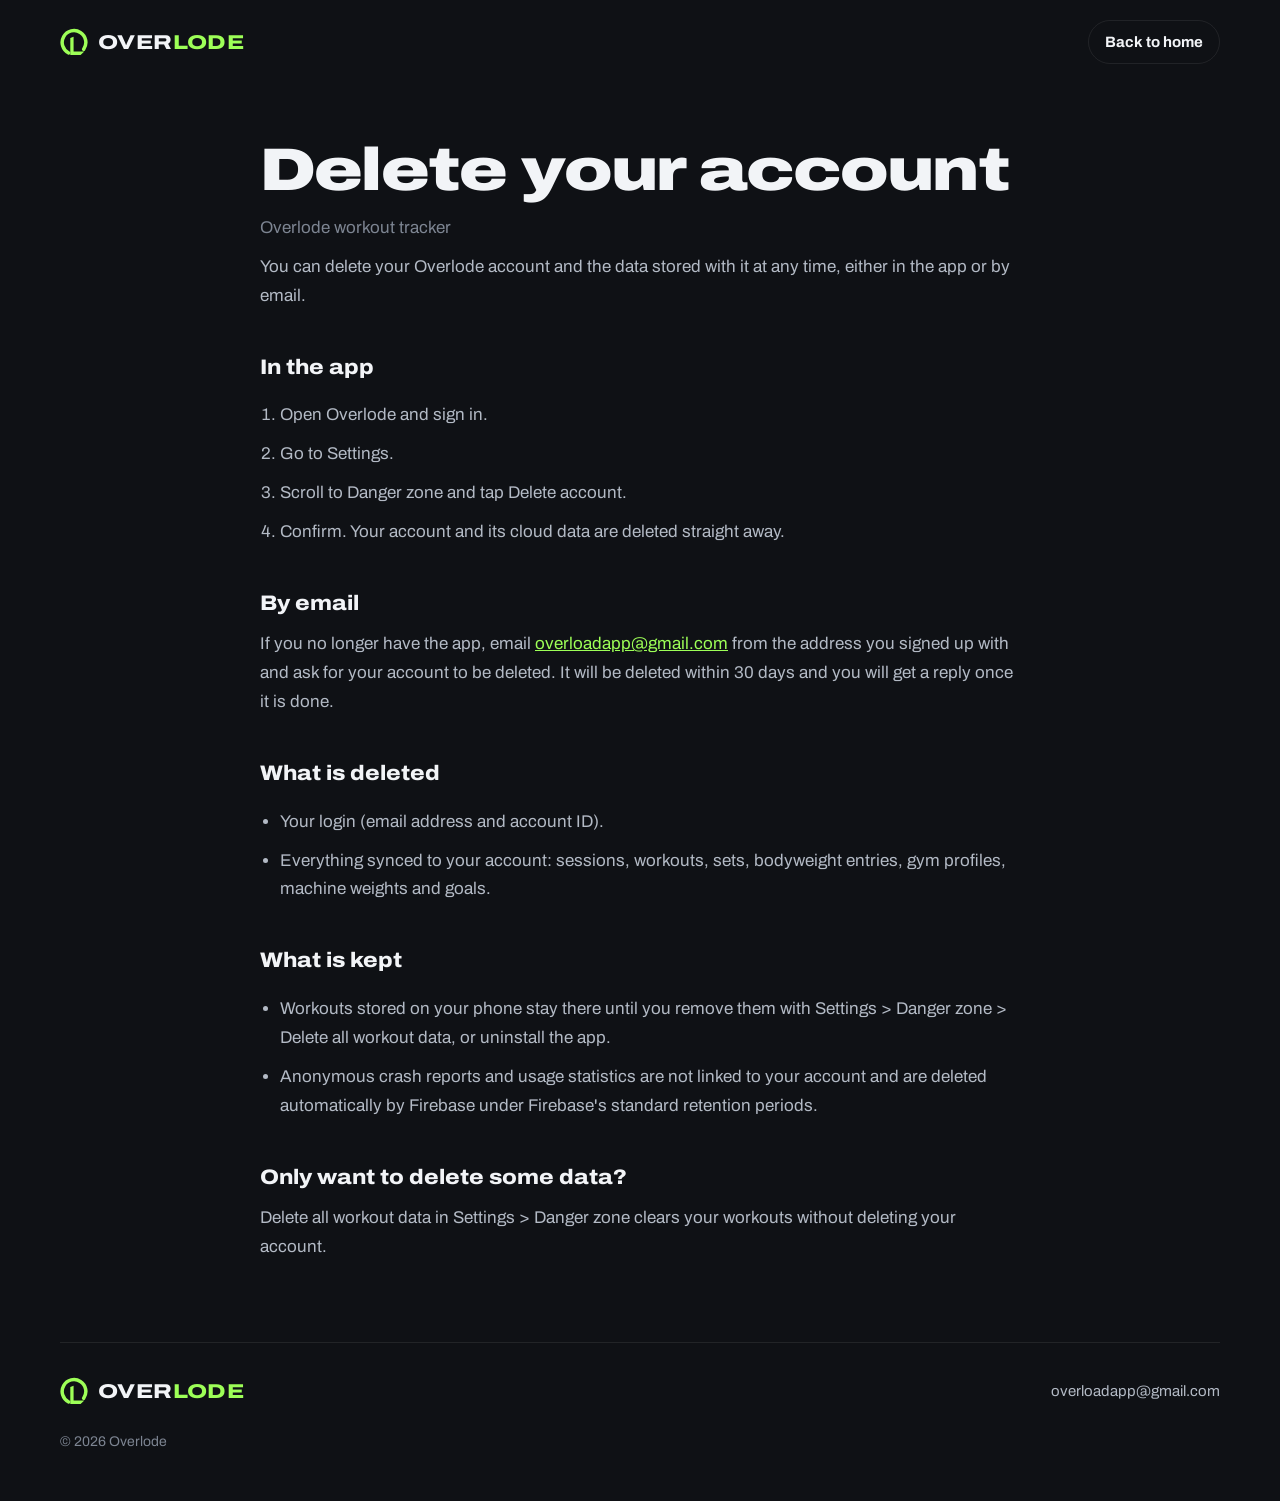
==== delete-account.html @ b0160059 "Add delete account page for Google Play Co-Authored-By: Claude Opus 5.5 <noreply@anthropic.com> Clau" ====
<!DOCTYPE html>
<html lang="en">
<head>
  <meta charset="UTF-8" />
  <meta name="viewport" content="width=device-width, initial-scale=1.0" />
  <title>Delete your account | Overlode</title>
  <meta name="description" content="How to delete your Overlode account and the data stored with it." />
  <meta name="theme-color" content="#0F1115" />
  <link rel="icon" href="overlode-logo.png" />
  <link rel="preconnect" href="https://fonts.googleapis.com" />
  <link rel="preconnect" href="https://fonts.gstatic.com" crossorigin />
  <link href="https://fonts.googleapis.com/css2?family=Archivo:wdth,wght@62..125,400..900&display=swap" rel="stylesheet" />
  <link rel="stylesheet" href="style.css?v=5" />
  <script>document.documentElement.classList.add("js-motion")</script>
  <script src="script.js?v=4" defer></script>
</head>

<body>
  <svg width="0" height="0" style="position:absolute" aria-hidden="true">
    <defs>
      <symbol id="mark" viewBox="0 0 136 136">
        <path d="M115.1 103A57.5 57.5 0 1 0 41.9 121.2" fill="none" stroke="currentColor" stroke-width="17" />
        <path d="M50 48L66 42V114H118L100 131H50Z" fill="currentColor" />
      </symbol>
    </defs>
  </svg>

  <header class="nav" data-nav>
    <a href="index.html" class="brand" aria-label="Overlode home">
      <svg class="brand-mark" aria-hidden="true"><use href="#mark" /></svg>
      <span class="brand-word">OVER<span>LODE</span></span>
    </a>
    <a class="nav-cta" href="index.html">Back to home</a>
  </header>

  <main class="legal">
    <h1>Delete your account</h1>
    <p class="updated">Overlode workout tracker</p>
    <p>You can delete your Overlode account and the data stored with it at any time, either in the app or by email.</p>
    <h2>In the app</h2>
    <ol>
    <li>Open Overlode and sign in.</li>
    <li>Go to Settings.</li>
    <li>Scroll to Danger zone and tap Delete account.</li>
    <li>Confirm. Your account and its cloud data are deleted straight away.</li>
    </ol>
    <h2>By email</h2>
    <p>If you no longer have the app, email <a href="mailto:overloadapp@gmail.com?subject=Delete%20my%20Overlode%20account">overloadapp@gmail.com</a> from the address you signed up with and ask for your account to be deleted. It will be deleted within 30 days and you will get a reply once it is done.</p>
    <h2>What is deleted</h2>
    <ul>
    <li>Your login (email address and account ID).</li>
    <li>Everything synced to your account: sessions, workouts, sets, bodyweight entries, gym profiles, machine weights and goals.</li>
    </ul>
    <h2>What is kept</h2>
    <ul>
    <li>Workouts stored on your phone stay there until you remove them with Settings &gt; Danger zone &gt; Delete all workout data, or uninstall the app.</li>
    <li>Anonymous crash reports and usage statistics are not linked to your account and are deleted automatically by Firebase under Firebase&#x27;s standard retention periods.</li>
    </ul>
    <h2>Only want to delete some data?</h2>
    <p>Delete all workout data in Settings &gt; Danger zone clears your workouts without deleting your account.</p>
  </main>

  <footer class="footer">
    <a href="index.html" class="brand" aria-label="Overlode home">
      <svg class="brand-mark" aria-hidden="true"><use href="#mark" /></svg>
      <span class="brand-word">OVER<span>LODE</span></span>
    </a>
    <nav class="footer-links" aria-label="Footer">
      <a href="mailto:overloadapp@gmail.com">overloadapp@gmail.com</a>
    </nav>
    <p class="footer-note">© 2026 Overlode</p>
  </footer>
</body>
</html>
---- style.css ----
/* Overlode website. Colours are the app's own. */
:root {
  --ink: #0f1115;
  --iron: #1a1d24;
  --steel: #2a2f3a;
  --chalk: #f2f4f7;
  --muted: #b3bac5;
  --dim: #7d8592;
  --lime: #9dff57;
  --lime-soft: rgba(157, 255, 87, 0.14);
  --line: rgba(255, 255, 255, 0.08);

  --wide: "wdth" 125;
  --narrow: "wdth" 100;
  --ease: cubic-bezier(0.2, 0.7, 0.1, 1);
  --page: min(1160px, calc(100% - 40px));
}

*,
*::before,
*::after {
  box-sizing: border-box;
}

html {
  scroll-behavior: smooth;
  -webkit-text-size-adjust: 100%;
}

body {
  margin: 0;
  background: var(--ink);
  color: var(--chalk);
  font-family: "Archivo", system-ui, sans-serif;
  font-variation-settings: var(--narrow);
  font-size: 17px;
  line-height: 1.6;
  -webkit-font-smoothing: antialiased;
  overflow-x: hidden;
}

a {
  color: inherit;
}

svg {
  fill: none;
  stroke: currentColor;
  stroke-width: 1.8;
  stroke-linecap: round;
  stroke-linejoin: round;
}

:focus-visible {
  outline: 2px solid var(--lime);
  outline-offset: 3px;
  border-radius: 6px;
}

h1,
h2,
h3,
p {
  margin: 0;
}

/* ---------- Brand ---------- */

.brand {
  display: inline-flex;
  align-items: center;
  gap: 10px;
  text-decoration: none;
}

.brand-mark {
  width: 28px;
  height: 28px;
  color: var(--lime);
  stroke: none;
}

.brand-word {
  font-weight: 800;
  font-variation-settings: var(--wide);
  font-size: 20px;
  letter-spacing: 0.02em;
}

.brand-word span {
  color: var(--lime);
}

/* ---------- Nav ---------- */

.nav {
  position: fixed;
  inset: 0 0 auto 0;
  z-index: 20;
  display: flex;
  align-items: center;
  gap: 32px;
  padding: 20px max(20px, calc((100% - 1160px) / 2));
  transition: padding 0.35s var(--ease), background-color 0.35s var(--ease), border-color 0.35s var(--ease);
  border-bottom: 1px solid transparent;
}

.nav.is-scrolled {
  padding-top: 12px;
  padding-bottom: 12px;
  background: rgba(15, 17, 21, 0.82);
  backdrop-filter: blur(14px);
  -webkit-backdrop-filter: blur(14px);
  border-color: var(--line);
}

.nav-links {
  display: flex;
  gap: 28px;
  margin-left: auto;
}

.nav-links a {
  color: var(--muted);
  text-decoration: none;
  font-size: 15px;
  transition: color 0.2s;
}

.nav-links a:hover {
  color: var(--chalk);
}

.nav-cta {
  text-decoration: none;
  font-size: 15px;
  font-weight: 700;
  padding: 9px 16px;
  border-radius: 999px;
  border: 1px solid var(--line);
  transition: border-color 0.2s, background-color 0.2s;
}

.brand + .nav-cta {
  margin-left: auto;
}

.nav-cta:hover {
  border-color: var(--lime);
  background: var(--lime-soft);
}

/* ---------- Buttons ---------- */

.button {
  display: inline-flex;
  align-items: center;
  justify-content: center;
  gap: 10px;
  min-height: 52px;
  padding: 0 24px;
  border-radius: 14px;
  font: inherit;
  font-weight: 700;
  font-size: 16px;
  text-decoration: none;
  border: 0;
  cursor: pointer;
  transition: transform 0.2s var(--ease), background-color 0.2s, color 0.2s;
}

.button:active {
  transform: scale(0.97);
}

.button-primary {
  background: var(--lime);
  color: #0b1004;
}

.button-primary:hover {
  background: #b3ff7e;
}

.button-quiet {
  color: var(--chalk);
  background: transparent;
  box-shadow: inset 0 0 0 1px var(--line);
}

.button-quiet:hover {
  box-shadow: inset 0 0 0 1px rgba(255, 255, 255, 0.25);
}

.button svg {
  width: 20px;
  height: 20px;
}

/* ---------- Sections ---------- */

main > section {
  width: var(--page);
  margin: 0 auto;
}

.section-title {
  font-size: clamp(30px, 4.4vw, 52px);
  line-height: 1.02;
  font-weight: 800;
  font-variation-settings: var(--wide);
  letter-spacing: -0.02em;
  max-width: 18ch;
}

/* ---------- Hero ---------- */

.hero {
  min-height: 100svh;
  display: grid;
  grid-template-columns: 1.1fr 0.9fr;
  align-items: center;
  gap: 48px;
  padding: 120px 0 72px;
}

.hero-title {
  font-size: clamp(40px, 5.6vw, 80px);
  line-height: 0.92;
  font-weight: 900;
  font-variation-settings: var(--wide);
  letter-spacing: -0.035em;
}

.hero-title .line {
  display: block;
  overflow: hidden;
  padding-bottom: 0.06em;
  white-space: nowrap;
}

.hero-title .line > span {
  display: block;
}

/* Entrance animations only run when the script has marked the page; otherwise (and after a
   safety timeout) everything is simply visible. */
.js-motion .hero-title .line > span {
  transform: translateY(105%);
  animation: rise 0.9s var(--ease) forwards;
}

.js-motion .hero-title .line:nth-child(2) > span {
  animation-delay: 0.08s;
}

.js-motion .hero-title .line:nth-child(3) > span {
  animation-delay: 0.16s;
}

.hero-title .line:nth-child(3) > span {
  color: var(--lime);
}

@keyframes rise {
  to {
    transform: translateY(0);
  }
}

.hero-sub {
  margin-top: 28px;
  max-width: 44ch;
  color: var(--muted);
  font-size: 19px;
}

.js-motion .hero-sub {
  opacity: 0;
  animation: fade 0.8s var(--ease) 0.45s forwards;
}

.hero-actions {
  display: flex;
  flex-wrap: wrap;
  gap: 12px;
  margin-top: 36px;
}

.js-motion .hero-actions {
  opacity: 0;
  animation: fade 0.8s var(--ease) 0.6s forwards;
}

@keyframes fade {
  from {
    opacity: 0;
    transform: translateY(10px);
  }
  to {
    opacity: 1;
    transform: none;
  }
}

/* The weight stack */

.stack {
  margin: 0;
  display: grid;
  grid-template-columns: auto 1fr;
  gap: 28px;
  align-items: center;
  padding: 28px;
  border-radius: 28px;
  background:
    linear-gradient(180deg, rgba(255, 255, 255, 0.035), rgba(255, 255, 255, 0)),
    var(--iron);
  box-shadow: inset 0 0 0 1px var(--line), 0 40px 80px -40px rgba(0, 0, 0, 0.8);
}

.js-motion .stack {
  opacity: 0;
  animation: fade 1s var(--ease) 0.3s forwards;
}

/* Safety net: if the animations never ran (paused tab, old browser), show everything. */
.js-motion.motion-done .hero-title .line > span,
.js-motion.motion-done .hero-sub,
.js-motion.motion-done .hero-actions,
.js-motion.motion-done .stack {
  animation: none;
  opacity: 1;
  transform: none;
}

.stack-machine {
  position: relative;
  width: 132px;
  padding-top: 26px;
}

.stack-cable {
  position: absolute;
  top: 0;
  left: 50%;
  width: 3px;
  height: 30px;
  transform: translateX(-50%);
  background: linear-gradient(var(--steel), #4a5160);
  border-radius: 2px;
}

.stack-plates {
  list-style: none;
  margin: 0;
  padding: 0;
  display: grid;
  gap: 4px;
}

.stack-plates li {
  --lift: 0px;
  position: relative;
  height: 30px;
  border-radius: 6px;
  background: linear-gradient(180deg, #343a47, #262a33);
  box-shadow: inset 0 1px 0 rgba(255, 255, 255, 0.06);
  display: flex;
  align-items: center;
  padding-left: 12px;
  transform: translateY(var(--lift));
  transition: transform 0.6s var(--ease), background 0.4s;
}

.stack-plates li span {
  font-size: 13px;
  font-weight: 800;
  font-variation-settings: var(--wide);
  color: var(--dim);
  transition: color 0.4s;
}

/* Plates above and including the pin are the ones being lifted */
.stack-plates li.is-lifted {
  background: linear-gradient(180deg, #3d4452, #2d323d);
}

.stack-plates li.is-lifted span {
  color: var(--chalk);
}

.stack-plates li.is-pinned span {
  color: var(--lime);
}

.stack-pin {
  position: absolute;
  top: 0;
  right: -14px;
  width: 44px;
  height: 10px;
  border-radius: 5px;
  background: var(--lime);
  box-shadow: 0 0 18px rgba(157, 255, 87, 0.55);
  transform: translateY(var(--pin-y, 0px));
  transition: transform 0.7s var(--ease);
}

.stack-pin::after {
  content: "";
  position: absolute;
  right: -6px;
  top: -5px;
  width: 20px;
  height: 20px;
  border-radius: 50%;
  background: var(--lime);
}

.stack-log {
  min-width: 0;
}

.log-exercise {
  font-weight: 800;
  font-size: 20px;
  font-variation-settings: var(--wide);
}

.log-range {
  color: var(--dim);
  font-size: 14px;
}

.log-weeks {
  list-style: none;
  margin: 20px 0 0;
  padding: 0;
  display: grid;
  gap: 8px;
}

.log-weeks li {
  display: flex;
  justify-content: space-between;
  gap: 12px;
  font-size: 15px;
  color: var(--dim);
  transition: color 0.4s;
  font-variant-numeric: tabular-nums;
}

.log-weeks li.is-active {
  color: var(--chalk);
}

.log-weeks li.is-done {
  color: var(--muted);
}

.log-next {
  margin-top: 22px;
  padding-top: 18px;
  border-top: 1px solid var(--line);
  display: flex;
  align-items: baseline;
  justify-content: space-between;
  gap: 12px;
}

.log-next-label {
  color: var(--dim);
  font-size: 14px;
}

.log-next-value {
  font-size: clamp(24px, 2.6vw, 32px);
  font-weight: 900;
  font-variation-settings: var(--wide);
  color: var(--lime);
  white-space: nowrap;
  font-variant-numeric: tabular-nums;
}

.log-note {
  margin-top: 6px;
  color: var(--muted);
  font-size: 14px;
  min-height: 2.8em;
}

.swap {
  animation: swap 0.5s var(--ease);
}

@keyframes swap {
  from {
    opacity: 0;
    transform: translateY(8px);
    filter: blur(4px);
  }
  to {
    opacity: 1;
    transform: none;
    filter: none;
  }
}

/* ---------- How it works ---------- */

.how {
  padding: 120px 0 80px;
}

.steps {
  --drawn: 0;
  position: relative;
  list-style: none;
  margin: 56px 0 0;
  padding: 0;
  display: grid;
  grid-template-columns: repeat(3, 1fr);
  gap: 28px;
}

/* The line joining the steps draws as the section scrolls into view */
.steps::before {
  content: "";
  position: absolute;
  top: 22px;
  left: 22px;
  right: 22px;
  height: 2px;
  background: linear-gradient(90deg, var(--lime), rgba(157, 255, 87, 0.3));
  transform-origin: left;
  transform: scaleX(var(--drawn));
}

.steps::after {
  content: "";
  position: absolute;
  top: 22px;
  left: 22px;
  right: 22px;
  height: 2px;
  background: var(--line);
  z-index: -1;
}

.step {
  position: relative;
}

.step-number {
  display: grid;
  place-items: center;
  width: 46px;
  height: 46px;
  border-radius: 50%;
  background: var(--ink);
  box-shadow: inset 0 0 0 2px var(--steel);
  font-weight: 800;
  font-variation-settings: var(--wide);
  transition: box-shadow 0.4s, color 0.4s;
}

.step.is-lit .step-number {
  box-shadow: inset 0 0 0 2px var(--lime);
  color: var(--lime);
}

.step h3 {
  margin-top: 22px;
  font-size: 21px;
  font-weight: 800;
  font-variation-settings: "wdth" 112;
}

.step > p {
  margin-top: 8px;
  color: var(--muted);
  font-size: 16px;
  max-width: 34ch;
}

.mini {
  margin-top: 24px;
  padding: 18px;
  border-radius: 18px;
  background: var(--iron);
  box-shadow: inset 0 0 0 1px var(--line);
  font-size: 14px;
  font-variant-numeric: tabular-nums;
}

.mini-title {
  font-weight: 800;
  margin-bottom: 8px;
}

.mini-row {
  display: flex;
  justify-content: space-between;
  padding: 7px 0;
  border-top: 1px solid var(--line);
  color: var(--muted);
}

.mini-set {
  display: grid;
  grid-template-columns: 14px 44px 1.3fr 1fr 34px;
  gap: 8px;
  align-items: center;
  margin-bottom: 8px;
}

.mini-last {
  color: var(--dim);
  font-size: 12px;
}

.mini-box {
  height: 34px;
  border-radius: 9px;
  box-shadow: inset 0 0 0 1px #3b4250;
  display: grid;
  place-items: center;
}

.mini-box.dim {
  color: var(--dim);
}

.mini-tick,
.mini-tick-empty {
  width: 34px;
  height: 34px;
  border-radius: 9px;
}

.mini-tick {
  padding: 7px;
  background: var(--lime);
  color: #0b1004;
  stroke-width: 2.4;
}

.mini-tick-empty {
  background: var(--steel);
}

.mini-rest {
  display: flex;
  align-items: center;
  gap: 8px;
  margin-top: 12px;
  color: var(--lime);
  font-weight: 800;
  font-size: 18px;
}

.mini-rest svg {
  width: 18px;
  height: 18px;
  color: var(--dim);
}

.mini-label {
  color: var(--dim);
}

.mini-big {
  font-size: 26px;
  font-weight: 900;
  font-variation-settings: var(--wide);
  margin: 2px 0 4px;
}

.mini-why {
  color: var(--muted);
}

/* ---------- Try it ---------- */

.try {
  display: grid;
  grid-template-columns: 1fr 1fr;
  gap: 56px;
  align-items: center;
  padding: 100px 0;
}

.try-copy p {
  margin-top: 20px;
  color: var(--muted);
  max-width: 46ch;
}

.try-copy .try-small {
  font-size: 14px;
  color: var(--dim);
}

.try-panel {
  padding: 28px;
  border-radius: 28px;
  background: var(--iron);
  box-shadow: inset 0 0 0 1px var(--line);
}

.try-head {
  display: flex;
  justify-content: space-between;
  gap: 12px;
  flex-wrap: wrap;
  font-weight: 800;
}

.try-head span:last-child {
  color: var(--dim);
  font-weight: 500;
}

.try-sets {
  display: grid;
  gap: 10px;
  margin-top: 20px;
}

.try-set {
  display: grid;
  grid-template-columns: 1fr 48px 64px 48px;
  align-items: center;
  gap: 8px;
}

.try-set-label {
  color: var(--muted);
}

.step-btn {
  width: 48px;
  height: 48px;
  border-radius: 12px;
  border: 0;
  background: var(--steel);
  color: var(--chalk);
  font: inherit;
  font-size: 22px;
  cursor: pointer;
  transition: background-color 0.2s, transform 0.15s var(--ease);
}

.step-btn:hover {
  background: #353b48;
}

.step-btn:active {
  transform: scale(0.92);
}

.try-reps {
  text-align: center;
  font-size: 24px;
  font-weight: 800;
  font-variation-settings: var(--wide);
  font-variant-numeric: tabular-nums;
}

.try-result {
  display: grid;
  gap: 2px;
  margin-top: 24px;
  padding-top: 20px;
  border-top: 1px solid var(--line);
}

.try-result-label {
  color: var(--dim);
  font-size: 14px;
}

.try-result-value {
  font-size: 34px;
  font-weight: 900;
  font-variation-settings: var(--wide);
  color: var(--lime);
  font-variant-numeric: tabular-nums;
}

.try-result-why {
  color: var(--muted);
  font-size: 15px;
  min-height: 3em;
}

/* ---------- Free features ---------- */

.free {
  padding: 80px 0;
}

.free-list,
.pro-list {
  list-style: none;
  margin: 0;
  padding: 0;
}

.free-list {
  margin-top: 48px;
  display: grid;
  grid-template-columns: repeat(3, 1fr);
  column-gap: 40px;
  row-gap: 36px;
}

.free-list li,
.pro-list li {
  display: flex;
  gap: 16px;
}

.free-list svg,
.pro-list svg {
  flex: none;
  width: 26px;
  height: 26px;
  color: var(--lime);
  margin-top: 2px;
}

.free-list h3,
.pro-list h3 {
  font-size: 17px;
  font-weight: 800;
}

.free-list p,
.pro-list p {
  color: var(--muted);
  font-size: 15px;
  margin-top: 4px;
}

/* ---------- Pro ---------- */

.pro {
  display: grid;
  grid-template-columns: 1fr 1fr;
  gap: 56px;
  align-items: center;
  margin-top: 60px !important;
  padding: 64px;
  border-radius: 36px;
  background:
    radial-gradient(120% 90% at 100% 0%, rgba(157, 255, 87, 0.1), transparent 55%),
    var(--iron);
  box-shadow: inset 0 0 0 1px rgba(157, 255, 87, 0.18);
}

.pro-copy > p {
  margin-top: 16px;
  color: var(--muted);
  max-width: 44ch;
}

.pro-list {
  display: grid;
  gap: 20px;
  margin-top: 32px;
}

.pro-next {
  margin-top: 28px !important;
  font-size: 15px;
  color: var(--dim) !important;
}

.scan {
  display: grid;
  grid-template-columns: auto 1fr;
  gap: 24px;
  align-items: center;
}

.scan-photo {
  position: relative;
  padding: 14px;
  border-radius: 20px;
  background: linear-gradient(180deg, #23262d, #1a1c22);
  box-shadow: inset 0 0 0 1px var(--line);
  overflow: hidden;
}

.scan-labels {
  list-style: none;
  margin: 0;
  padding: 0;
  display: grid;
  gap: 4px;
  width: 92px;
}

.scan-labels li {
  height: 26px;
  border-radius: 5px;
  padding: 0 10px;
  display: flex;
  align-items: center;
  font-size: 13px;
  font-weight: 800;
  font-variation-settings: var(--wide);
  color: #e08a7e;
  background: rgba(224, 138, 126, 0.08);
  transition: color 0.3s, background-color 0.3s, box-shadow 0.3s;
}

.scan-labels li.is-read {
  color: #0b1004;
  background: var(--lime);
  box-shadow: 0 0 14px rgba(157, 255, 87, 0.35);
}

.scan-line {
  position: absolute;
  left: 0;
  right: 0;
  top: 0;
  height: 3px;
  background: var(--lime);
  box-shadow: 0 0 22px 6px rgba(157, 255, 87, 0.45);
  opacity: 0;
}

.scan.is-scanning .scan-line {
  animation: sweep 1.8s var(--ease) forwards;
}

@keyframes sweep {
  0% {
    opacity: 1;
    transform: translateY(0);
  }
  92% {
    opacity: 1;
  }
  100% {
    opacity: 0;
    transform: translateY(var(--scan-height, 340px));
  }
}

.scan-status {
  color: var(--muted);
  font-size: 15px;
}

.scan-summary {
  margin: 10px 0 22px;
  font-size: 22px;
  font-weight: 800;
  font-variation-settings: "wdth" 112;
  line-height: 1.25;
}

/* ---------- FAQ ---------- */

.faq {
  padding: 120px 0 40px;
  display: grid;
  grid-template-columns: 0.8fr 1.2fr;
  gap: 56px;
  align-items: start;
}

.faq-list details {
  border-bottom: 1px solid var(--line);
}

.faq-list summary {
  list-style: none;
  cursor: pointer;
  padding: 22px 40px 22px 0;
  font-weight: 700;
  font-size: 19px;
  position: relative;
}

.faq-list summary::-webkit-details-marker {
  display: none;
}

.faq-list summary::after {
  content: "";
  position: absolute;
  right: 6px;
  top: 50%;
  width: 10px;
  height: 10px;
  border-right: 2px solid var(--muted);
  border-bottom: 2px solid var(--muted);
  transform: translateY(-70%) rotate(45deg);
  transition: transform 0.3s var(--ease);
}

.faq-list details[open] summary::after {
  transform: translateY(-30%) rotate(225deg);
}

.faq-body {
  overflow: hidden;
}

.faq-body p {
  padding-bottom: 22px;
  color: var(--muted);
  max-width: 60ch;
}

.faq-body a {
  color: var(--lime);
}

/* ---------- Closing ---------- */

.get {
  padding: 140px 0 120px;
  text-align: center;
}

.get-mark {
  width: 64px;
  height: 64px;
  color: var(--lime);
  stroke: none;
}

.get h2 {
  margin-top: 24px;
  font-size: clamp(36px, 6vw, 72px);
  line-height: 1;
  font-weight: 900;
  font-variation-settings: var(--wide);
  letter-spacing: -0.03em;
}

.get p {
  margin-top: 16px;
  color: var(--muted);
  font-size: 19px;
}

.get-button {
  margin-top: 28px;
}

/* ---------- Footer ---------- */

.footer {
  width: var(--page);
  margin: 0 auto;
  padding: 32px 0 48px;
  border-top: 1px solid var(--line);
  display: flex;
  align-items: center;
  gap: 24px;
  flex-wrap: wrap;
}

.footer-links {
  display: flex;
  gap: 24px;
  margin-left: auto;
  flex-wrap: wrap;
}

.footer-links a {
  color: var(--muted);
  text-decoration: none;
  font-size: 15px;
}

.footer-links a:hover {
  color: var(--chalk);
}

.footer-note {
  width: 100%;
  color: var(--dim);
  font-size: 14px;
}

/* ---------- Privacy page ---------- */

.legal {
  width: min(760px, calc(100% - 40px));
  margin: 0 auto;
  padding: 140px 0 80px;
}

.legal h1 {
  font-size: clamp(36px, 6vw, 60px);
  line-height: 1;
  font-weight: 900;
  font-variation-settings: var(--wide);
  letter-spacing: -0.03em;
}

.legal .updated {
  margin-top: 14px;
  color: var(--dim);
}

.legal h2 {
  margin-top: 40px;
  font-size: 21px;
  font-weight: 800;
  font-variation-settings: "wdth" 112;
}

.legal p,
.legal li {
  margin-top: 10px;
  color: var(--muted);
  line-height: 1.7;
}

.legal ul,
.legal ol {
  padding-left: 20px;
}

.legal a {
  color: var(--lime);
}

/* ---------- Responsive ---------- */

@media (max-width: 960px) {
  .hero,
  .try,
  .pro,
  .faq {
    grid-template-columns: 1fr;
  }

  .hero {
    min-height: auto;
    padding-top: 120px;
  }

  .stack {
    max-width: 520px;
  }

  .steps,
  .free-list {
    grid-template-columns: 1fr;
    gap: 40px;
  }

  .steps::before,
  .steps::after {
    top: 22px;
    bottom: 22px;
    left: 22px;
    right: auto;
    width: 2px;
    height: auto;
  }

  .steps::before {
    transform-origin: top;
    transform: scaleY(var(--drawn));
  }

  .step {
    padding-left: 72px;
  }

  .step-number {
    position: absolute;
    left: 0;
    top: 0;
  }

  .step h3 {
    margin-top: 8px;
  }

  .pro {
    padding: 40px 28px;
  }

  .nav-links {
    display: none;
  }

  .nav-cta {
    margin-left: auto;
  }
}

@media (max-width: 520px) {
  body {
    font-size: 16px;
  }

  .stack {
    grid-template-columns: 1fr;
    padding: 22px;
  }

  .stack-machine {
    width: 100%;
    max-width: 220px;
  }

  .scan {
    grid-template-columns: 1fr;
  }

  .scan-labels {
    width: 100%;
    grid-template-columns: repeat(4, 1fr);
  }

  .try-panel {
    padding: 22px;
  }
}

/* ---------- Reduced motion ---------- */

@media (prefers-reduced-motion: reduce) {
  html {
    scroll-behavior: auto;
  }

  *,
  *::before,
  *::after {
    animation-duration: 0.01ms !important;
    animation-delay: 0ms !important;
    transition-duration: 0.01ms !important;
  }
}
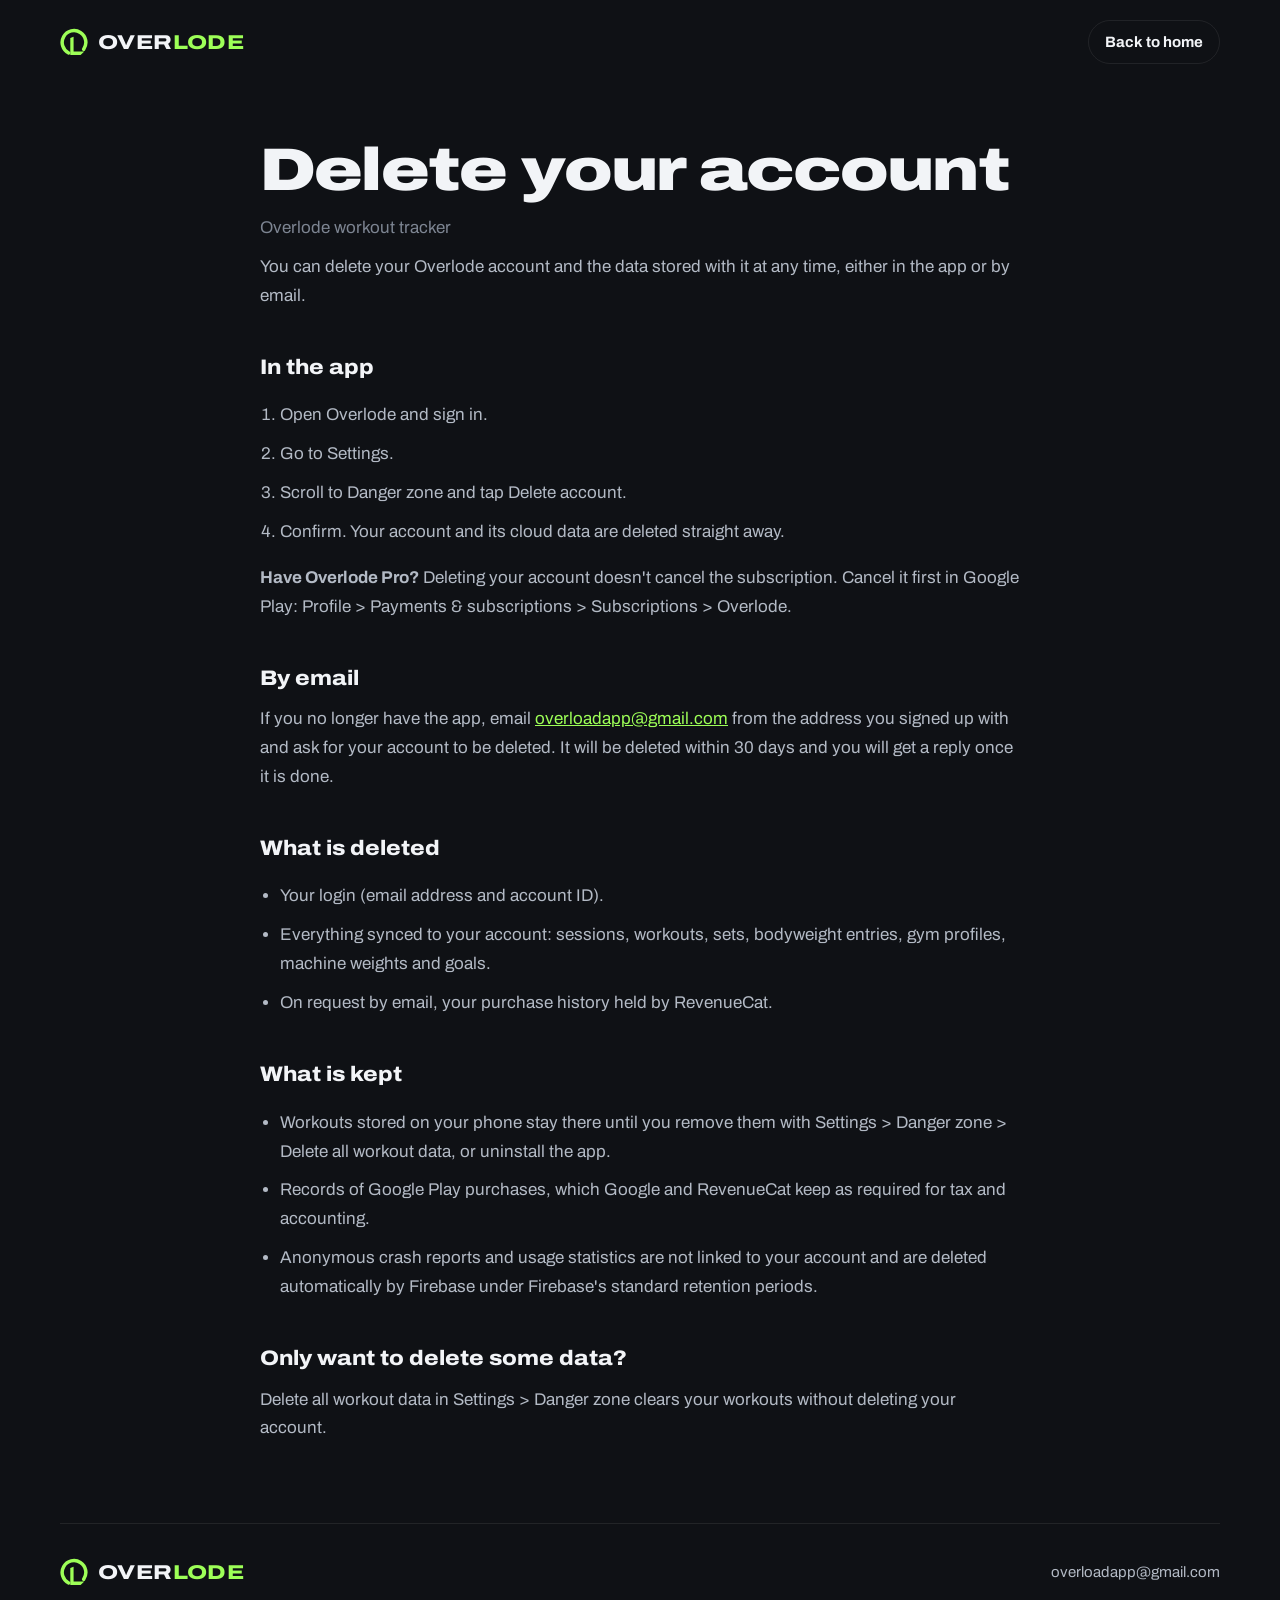
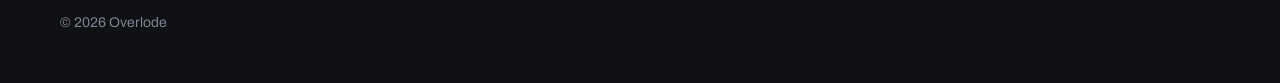
==== commit 234e7deb: "Privacy policy and delete account page: Pro subscriptions via Google Play and RevenueCat Co-Authored" ====
--- a/delete-account.html
+++ b/delete-account.html
@@ -44,16 +44,19 @@
     <li>Scroll to Danger zone and tap Delete account.</li>
     <li>Confirm. Your account and its cloud data are deleted straight away.</li>
     </ol>
+    <p><strong>Have Overlode Pro?</strong> Deleting your account doesn&#x27;t cancel the subscription. Cancel it first in Google Play: Profile &gt; Payments &amp; subscriptions &gt; Subscriptions &gt; Overlode.</p>
     <h2>By email</h2>
     <p>If you no longer have the app, email <a href="mailto:overloadapp@gmail.com?subject=Delete%20my%20Overlode%20account">overloadapp@gmail.com</a> from the address you signed up with and ask for your account to be deleted. It will be deleted within 30 days and you will get a reply once it is done.</p>
     <h2>What is deleted</h2>
     <ul>
     <li>Your login (email address and account ID).</li>
     <li>Everything synced to your account: sessions, workouts, sets, bodyweight entries, gym profiles, machine weights and goals.</li>
+    <li>On request by email, your purchase history held by RevenueCat.</li>
     </ul>
     <h2>What is kept</h2>
     <ul>
     <li>Workouts stored on your phone stay there until you remove them with Settings &gt; Danger zone &gt; Delete all workout data, or uninstall the app.</li>
+    <li>Records of Google Play purchases, which Google and RevenueCat keep as required for tax and accounting.</li>
     <li>Anonymous crash reports and usage statistics are not linked to your account and are deleted automatically by Firebase under Firebase&#x27;s standard retention periods.</li>
     </ul>
     <h2>Only want to delete some data?</h2>
